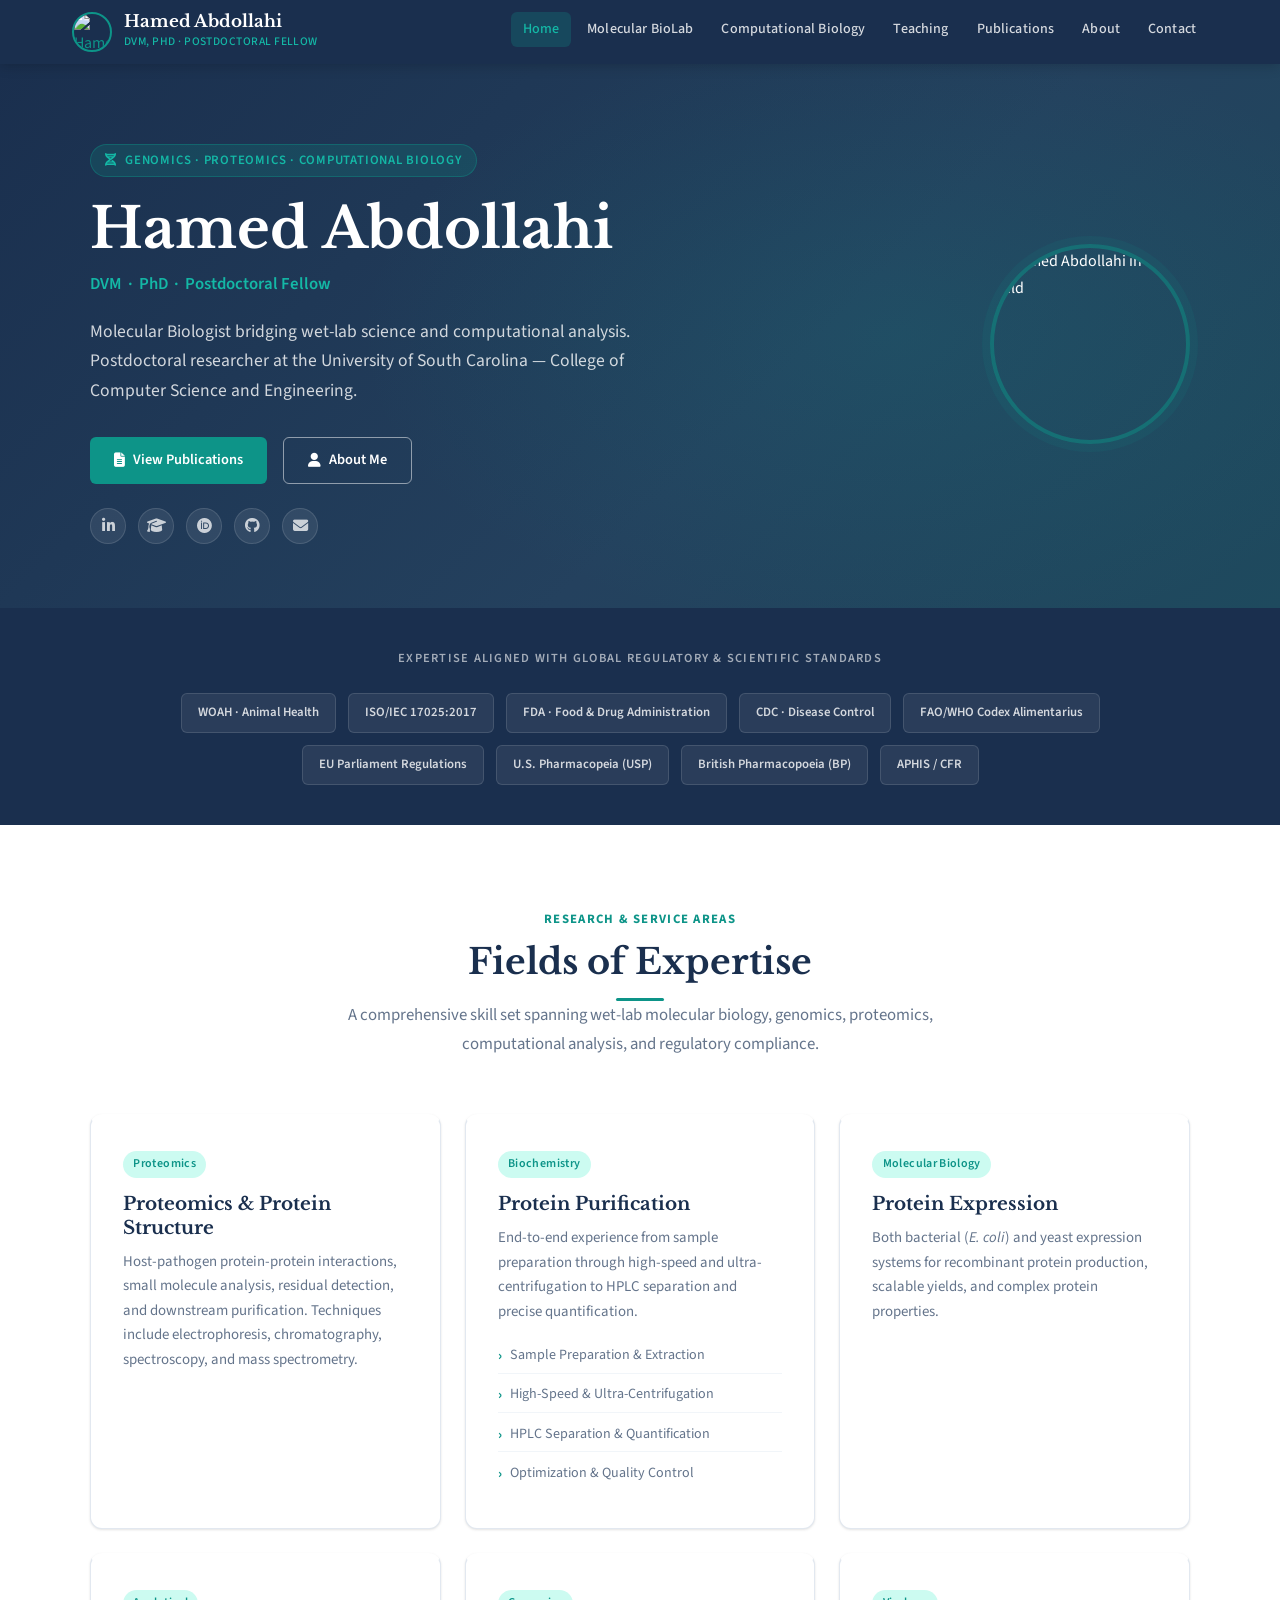
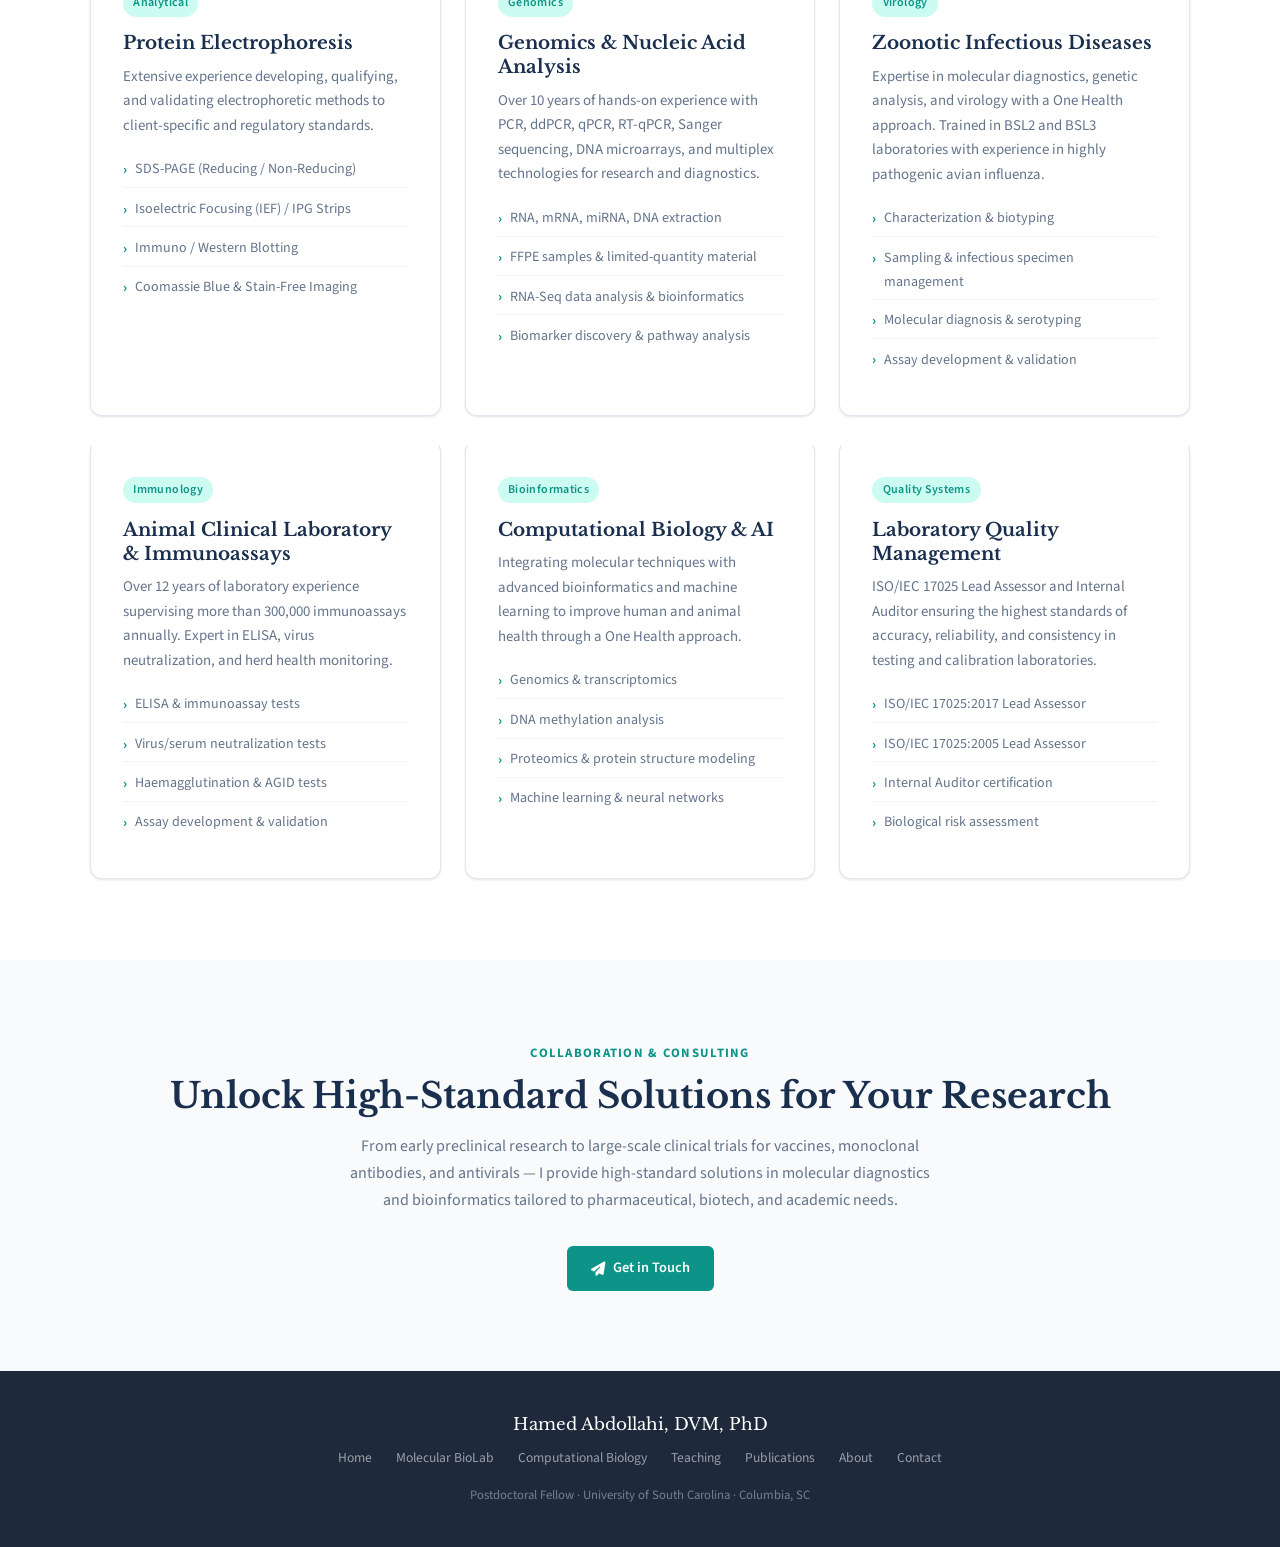
==== index.html @ 6c8e3fd8 "Add files via upload" ====
<!DOCTYPE html>
<html lang="en">
<head>
  <meta charset="UTF-8" />
  <meta name="viewport" content="width=device-width, initial-scale=1.0" />
  <title>Hamed Abdollahi | Molecular Biologist & Genomics Postdoctoral Fellow</title>
  <meta name="description" content="Personal academic website of Hamed Abdollahi, DVM, PhD — Molecular Biologist and Genomics Postdoctoral Fellow at the University of South Carolina." />
  <link rel="stylesheet" href="styles.css" />
  <link rel="stylesheet" href="https://cdnjs.cloudflare.com/ajax/libs/font-awesome/6.5.0/css/all.min.css" />
</head>
<body>

<!-- ── NAVIGATION ──────────────────────────── -->
<nav class="site-nav">
  <div class="nav-inner">
    <a href="index.html" class="nav-brand">
      <img src="images/logo.png" alt="Hamed Abdollahi" />
      <div>
        <div class="nav-brand-name">Hamed Abdollahi</div>
        <div class="nav-brand-title">DVM, PhD · Postdoctoral Fellow</div>
      </div>
    </a>
    <button class="nav-toggle" aria-label="Toggle menu" onclick="this.closest('nav').querySelector('.nav-links').classList.toggle('open')">
      <span></span><span></span><span></span>
    </button>
    <ul class="nav-links">
      <li><a href="index.html" class="active">Home</a></li>
      <li><a href="biolab.html">Molecular BioLab</a></li>
      <li><a href="computational.html">Computational Biology</a></li>
      <li><a href="teaching.html">Teaching</a></li>
      <li><a href="publications.html">Publications</a></li>
      <li><a href="about.html">About</a></li>
      <li><a href="contact.html">Contact</a></li>
    </ul>
  </div>
</nav>

<!-- ── HERO ────────────────────────────────── -->
<section class="hero">
  <div class="hero-inner">
    <div>
      <div class="hero-badge">
        <i class="fa-solid fa-dna"></i>
        Genomics · Proteomics · Computational Biology
      </div>
      <h1 class="hero-name">Hamed Abdollahi</h1>
      <p class="hero-degrees">DVM &nbsp;·&nbsp; PhD &nbsp;·&nbsp; Postdoctoral Fellow</p>
      <p class="hero-tagline">
        Molecular Biologist bridging wet-lab science and computational analysis.
        Postdoctoral researcher at the University of South Carolina — College of
        Computer Science and Engineering.
      </p>
      <div class="hero-actions">
        <a href="publications.html" class="btn btn-primary">
          <i class="fa-solid fa-file-lines"></i> View Publications
        </a>
        <a href="about.html" class="btn btn-outline">
          <i class="fa-solid fa-user"></i> About Me
        </a>
      </div>
      <div class="hero-socials">
        <a href="https://www.linkedin.com/in/hamed-abdollahi-15117079" class="social-link" target="_blank" aria-label="LinkedIn">
          <i class="fa-brands fa-linkedin-in"></i>
        </a>
        <a href="https://scholar.google.com/citations?user=lXf0_H0AAAAJ&hl=en" class="social-link" target="_blank" aria-label="Google Scholar">
          <i class="fa-solid fa-graduation-cap"></i>
        </a>
        <a href="https://orcid.org/0000-0002-2202-2193" class="social-link" target="_blank" aria-label="ORCID">
          <i class="fa-brands fa-orcid"></i>
        </a>
        <a href="https://github.com/HProVax" class="social-link" target="_blank" aria-label="GitHub">
          <i class="fa-brands fa-github"></i>
        </a>
        <a href="mailto:HA25@mailbox.sc.edu" class="social-link" aria-label="Email">
          <i class="fa-solid fa-envelope"></i>
        </a>
      </div>
    </div>
    <img src="images/itsme.jpeg" alt="Hamed Abdollahi in the field" class="hero-photo" />
  </div>
</section>

<!-- ── STANDARDS STRIP ─────────────────────── -->
<div class="standards-strip">
  <div class="standards-inner">
    <p class="standards-title">Expertise aligned with global regulatory &amp; scientific standards</p>
    <div class="standards-grid">
      <span class="standard-badge">WOAH · Animal Health</span>
      <span class="standard-badge">ISO/IEC 17025:2017</span>
      <span class="standard-badge">FDA · Food &amp; Drug Administration</span>
      <span class="standard-badge">CDC · Disease Control</span>
      <span class="standard-badge">FAO/WHO Codex Alimentarius</span>
      <span class="standard-badge">EU Parliament Regulations</span>
      <span class="standard-badge">U.S. Pharmacopeia (USP)</span>
      <span class="standard-badge">British Pharmacopoeia (BP)</span>
      <span class="standard-badge">APHIS / CFR</span>
    </div>
  </div>
</div>

<!-- ── FIELDS OF EXPERTISE ─────────────────── -->
<section class="section">
  <div class="container">
    <div class="section-header">
      <span class="section-label">Research &amp; Service Areas</span>
      <h2 class="section-title">Fields of Expertise</h2>
      <div class="divider"></div>
      <p class="section-desc">
        A comprehensive skill set spanning wet-lab molecular biology, genomics, proteomics,
        computational analysis, and regulatory compliance.
      </p>
    </div>

    <div class="card-grid card-grid-3">

      <div class="expertise-card">
        <div class="expertise-tag">Proteomics</div>
        <h3>Proteomics &amp; Protein Structure</h3>
        <p class="card-text">
          Host-pathogen protein-protein interactions, small molecule analysis, residual detection,
          and downstream purification. Techniques include electrophoresis, chromatography,
          spectroscopy, and mass spectrometry.
        </p>
      </div>

      <div class="expertise-card">
        <div class="expertise-tag">Biochemistry</div>
        <h3>Protein Purification</h3>
        <p class="card-text">
          End-to-end experience from sample preparation through high-speed and
          ultra-centrifugation to HPLC separation and precise quantification.
        </p>
        <ul class="card-list">
          <li>Sample Preparation &amp; Extraction</li>
          <li>High-Speed &amp; Ultra-Centrifugation</li>
          <li>HPLC Separation &amp; Quantification</li>
          <li>Optimization &amp; Quality Control</li>
        </ul>
      </div>

      <div class="expertise-card">
        <div class="expertise-tag">Molecular Biology</div>
        <h3>Protein Expression</h3>
        <p class="card-text">
          Both bacterial (<em>E. coli</em>) and yeast expression systems for recombinant protein
          production, scalable yields, and complex protein properties.
        </p>
      </div>

      <div class="expertise-card">
        <div class="expertise-tag">Analytical</div>
        <h3>Protein Electrophoresis</h3>
        <p class="card-text">
          Extensive experience developing, qualifying, and validating electrophoretic methods
          to client-specific and regulatory standards.
        </p>
        <ul class="card-list">
          <li>SDS-PAGE (Reducing / Non-Reducing)</li>
          <li>Isoelectric Focusing (IEF) / IPG Strips</li>
          <li>Immuno / Western Blotting</li>
          <li>Coomassie Blue &amp; Stain-Free Imaging</li>
        </ul>
      </div>

      <div class="expertise-card">
        <div class="expertise-tag">Genomics</div>
        <h3>Genomics &amp; Nucleic Acid Analysis</h3>
        <p class="card-text">
          Over 10 years of hands-on experience with PCR, ddPCR, qPCR, RT-qPCR, Sanger
          sequencing, DNA microarrays, and multiplex technologies for research and diagnostics.
        </p>
        <ul class="card-list">
          <li>RNA, mRNA, miRNA, DNA extraction</li>
          <li>FFPE samples &amp; limited-quantity material</li>
          <li>RNA-Seq data analysis &amp; bioinformatics</li>
          <li>Biomarker discovery &amp; pathway analysis</li>
        </ul>
      </div>

      <div class="expertise-card">
        <div class="expertise-tag">Virology</div>
        <h3>Zoonotic Infectious Diseases</h3>
        <p class="card-text">
          Expertise in molecular diagnostics, genetic analysis, and virology with a One Health
          approach. Trained in BSL2 and BSL3 laboratories with experience in highly pathogenic
          avian influenza.
        </p>
        <ul class="card-list">
          <li>Characterization &amp; biotyping</li>
          <li>Sampling &amp; infectious specimen management</li>
          <li>Molecular diagnosis &amp; serotyping</li>
          <li>Assay development &amp; validation</li>
        </ul>
      </div>

      <div class="expertise-card">
        <div class="expertise-tag">Immunology</div>
        <h3>Animal Clinical Laboratory &amp; Immunoassays</h3>
        <p class="card-text">
          Over 12 years of laboratory experience supervising more than 300,000 immunoassays
          annually. Expert in ELISA, virus neutralization, and herd health monitoring.
        </p>
        <ul class="card-list">
          <li>ELISA &amp; immunoassay tests</li>
          <li>Virus/serum neutralization tests</li>
          <li>Haemagglutination &amp; AGID tests</li>
          <li>Assay development &amp; validation</li>
        </ul>
      </div>

      <div class="expertise-card">
        <div class="expertise-tag">Bioinformatics</div>
        <h3>Computational Biology &amp; AI</h3>
        <p class="card-text">
          Integrating molecular techniques with advanced bioinformatics and machine learning
          to improve human and animal health through a One Health approach.
        </p>
        <ul class="card-list">
          <li>Genomics &amp; transcriptomics</li>
          <li>DNA methylation analysis</li>
          <li>Proteomics &amp; protein structure modeling</li>
          <li>Machine learning &amp; neural networks</li>
        </ul>
      </div>

      <div class="expertise-card">
        <div class="expertise-tag">Quality Systems</div>
        <h3>Laboratory Quality Management</h3>
        <p class="card-text">
          ISO/IEC 17025 Lead Assessor and Internal Auditor ensuring the highest standards of
          accuracy, reliability, and consistency in testing and calibration laboratories.
        </p>
        <ul class="card-list">
          <li>ISO/IEC 17025:2017 Lead Assessor</li>
          <li>ISO/IEC 17025:2005 Lead Assessor</li>
          <li>Internal Auditor certification</li>
          <li>Biological risk assessment</li>
        </ul>
      </div>

    </div>
  </div>
</section>

<!-- ── CTA STRIP ────────────────────────────── -->
<section class="section section-alt">
  <div class="container" style="text-align:center;">
    <span class="section-label">Collaboration &amp; Consulting</span>
    <h2 class="section-title" style="margin-bottom:.8rem;">Unlock High-Standard Solutions for Your Research</h2>
    <p style="color:var(--text-muted);max-width:580px;margin:0 auto 2rem;">
      From early preclinical research to large-scale clinical trials for vaccines, monoclonal
      antibodies, and antivirals — I provide high-standard solutions in molecular diagnostics
      and bioinformatics tailored to pharmaceutical, biotech, and academic needs.
    </p>
    <a href="contact.html" class="btn btn-primary">
      <i class="fa-solid fa-paper-plane"></i> Get in Touch
    </a>
  </div>
</section>

<!-- ── FOOTER ───────────────────────────────── -->
<footer class="site-footer">
  <div class="footer-inner">
    <p class="footer-name">Hamed Abdollahi, DVM, PhD</p>
    <div class="footer-links">
      <a href="index.html">Home</a>
      <a href="biolab.html">Molecular BioLab</a>
      <a href="computational.html">Computational Biology</a>
      <a href="teaching.html">Teaching</a>
      <a href="publications.html">Publications</a>
      <a href="about.html">About</a>
      <a href="contact.html">Contact</a>
    </div>
    <p class="footer-copy">
      Postdoctoral Fellow · University of South Carolina · Columbia, SC
    </p>
  </div>
</footer>

</body>
</html>
---- styles.css ----
/* ============================================
   HAMED ABDOLLAHI - PERSONAL ACADEMIC WEBSITE
   Unified stylesheet — single source of truth
   ============================================ */

@import url('https://fonts.googleapis.com/css2?family=Libre+Baskerville:ital,wght@0,400;0,700;1,400&family=Source+Sans+3:wght@300;400;500;600;700&display=swap');

/* ─── CSS VARIABLES ─────────────────────────── */
:root {
  --navy:       #1a2f4e;
  --navy-light: #24415e;
  --teal:       #0d9488;
  --teal-light: #14b8a6;
  --teal-pale:  #ccfbf1;
  --white:      #ffffff;
  --off-white:  #f8fafc;
  --gray-100:   #f1f5f9;
  --gray-200:   #e2e8f0;
  --gray-400:   #94a3b8;
  --gray-600:   #475569;
  --gray-800:   #1e293b;
  --text:       #1e293b;
  --text-muted: #64748b;
  --border:     #e2e8f0;

  --font-serif: 'Libre Baskerville', Georgia, serif;
  --font-sans:  'Source Sans 3', system-ui, sans-serif;

  --shadow-sm:  0 1px 3px rgba(0,0,0,.08), 0 1px 2px rgba(0,0,0,.04);
  --shadow-md:  0 4px 12px rgba(0,0,0,.08), 0 2px 6px rgba(0,0,0,.04);
  --shadow-lg:  0 10px 30px rgba(0,0,0,.10), 0 4px 12px rgba(0,0,0,.06);

  --radius-sm:  6px;
  --radius-md:  12px;
  --radius-lg:  20px;

  --transition: 0.2s ease;
}

/* ─── RESET & BASE ──────────────────────────── */
*, *::before, *::after { box-sizing: border-box; margin: 0; padding: 0; }

html { scroll-behavior: smooth; font-size: 16px; }

body {
  font-family: var(--font-sans);
  color: var(--text);
  background: var(--white);
  line-height: 1.7;
  -webkit-font-smoothing: antialiased;
}

img { max-width: 100%; height: auto; display: block; }
a  { color: var(--teal); text-decoration: none; transition: color var(--transition); }
a:hover { color: var(--teal-light); }

/* ─── TYPOGRAPHY ────────────────────────────── */
h1, h2, h3, h4, h5 {
  font-family: var(--font-serif);
  font-weight: 700;
  line-height: 1.3;
  color: var(--navy);
}

h1 { font-size: clamp(2rem, 4vw, 3rem); }
h2 { font-size: clamp(1.5rem, 3vw, 2.2rem); }
h3 { font-size: clamp(1.2rem, 2vw, 1.6rem); }
h4 { font-size: 1.2rem; }
h5 { font-size: 1rem; }

p { margin-bottom: 1rem; }
p:last-child { margin-bottom: 0; }

ul, ol { padding-left: 1.4rem; }
li { margin-bottom: .35rem; }

/* ─── NAVIGATION ────────────────────────────── */
.site-nav {
  position: sticky;
  top: 0;
  z-index: 1000;
  background: var(--navy);
  box-shadow: 0 2px 12px rgba(0,0,0,.18);
}

.nav-inner {
  max-width: 1200px;
  margin: 0 auto;
  padding: 0 2rem;
  display: flex;
  align-items: center;
  justify-content: space-between;
  height: 64px;
}

.nav-brand {
  display: flex;
  align-items: center;
  gap: .75rem;
  text-decoration: none;
}

.nav-brand img {
  height: 40px;
  width: 40px;
  border-radius: 50%;
  object-fit: cover;
  border: 2px solid var(--teal);
}

.nav-brand-name {
  font-family: var(--font-serif);
  color: var(--white);
  font-size: 1.05rem;
  font-weight: 700;
  line-height: 1.2;
}

.nav-brand-title {
  color: var(--teal-light);
  font-size: .72rem;
  font-family: var(--font-sans);
  font-weight: 500;
  letter-spacing: .04em;
  text-transform: uppercase;
}

.nav-links {
  display: flex;
  align-items: center;
  gap: .25rem;
  list-style: none;
  padding: 0;
  margin: 0;
}

.nav-links a {
  color: rgba(255,255,255,.82);
  font-size: .88rem;
  font-weight: 500;
  padding: .45rem .75rem;
  border-radius: var(--radius-sm);
  transition: all var(--transition);
  white-space: nowrap;
  letter-spacing: .01em;
}

.nav-links a:hover,
.nav-links a.active {
  color: var(--white);
  background: rgba(13,148,136,.25);
}

.nav-links a.active {
  color: var(--teal-light);
}

/* hamburger */
.nav-toggle {
  display: none;
  background: none;
  border: none;
  cursor: pointer;
  padding: .5rem;
  color: var(--white);
}

.nav-toggle span {
  display: block;
  width: 22px;
  height: 2px;
  background: currentColor;
  margin: 5px 0;
  transition: all var(--transition);
}

/* ─── HERO ──────────────────────────────────── */
.hero {
  background: linear-gradient(135deg, var(--navy) 0%, var(--navy-light) 60%, #1e4a5e 100%);
  color: var(--white);
  padding: 5rem 2rem 4rem;
  position: relative;
  overflow: hidden;
}

.hero::before {
  content: '';
  position: absolute;
  inset: 0;
  background: radial-gradient(ellipse 60% 80% at 70% 50%, rgba(13,148,136,.15) 0%, transparent 70%);
  pointer-events: none;
}

.hero-inner {
  max-width: 1100px;
  margin: 0 auto;
  display: grid;
  grid-template-columns: 1fr auto;
  align-items: center;
  gap: 3rem;
  position: relative;
}

.hero-badge {
  display: inline-flex;
  align-items: center;
  gap: .5rem;
  background: rgba(13,148,136,.2);
  border: 1px solid rgba(13,148,136,.4);
  color: var(--teal-light);
  font-size: .8rem;
  font-weight: 600;
  letter-spacing: .06em;
  text-transform: uppercase;
  padding: .3rem .9rem;
  border-radius: 100px;
  margin-bottom: 1.25rem;
}

.hero-name {
  font-family: var(--font-serif);
  font-size: clamp(2.2rem, 5vw, 3.5rem);
  color: var(--white);
  line-height: 1.15;
  margin-bottom: .5rem;
}

.hero-degrees {
  color: var(--teal-light);
  font-weight: 600;
  font-size: 1.05rem;
  margin-bottom: 1.2rem;
  font-family: var(--font-sans);
}

.hero-tagline {
  font-size: 1.1rem;
  color: rgba(255,255,255,.8);
  max-width: 560px;
  line-height: 1.65;
  margin-bottom: 2rem;
}

.hero-actions {
  display: flex;
  gap: 1rem;
  flex-wrap: wrap;
}

.btn {
  display: inline-flex;
  align-items: center;
  gap: .5rem;
  padding: .65rem 1.5rem;
  border-radius: var(--radius-sm);
  font-weight: 600;
  font-size: .9rem;
  cursor: pointer;
  border: none;
  transition: all var(--transition);
  text-decoration: none;
  font-family: var(--font-sans);
}

.btn-primary {
  background: var(--teal);
  color: var(--white);
}
.btn-primary:hover {
  background: var(--teal-light);
  color: var(--white);
  transform: translateY(-1px);
  box-shadow: 0 4px 12px rgba(13,148,136,.4);
}

.btn-outline {
  background: transparent;
  color: var(--white);
  border: 1.5px solid rgba(255,255,255,.5);
}
.btn-outline:hover {
  border-color: var(--teal-light);
  color: var(--teal-light);
}

.hero-photo {
  width: 200px;
  height: 200px;
  border-radius: 50%;
  object-fit: cover;
  border: 4px solid rgba(13,148,136,.5);
  box-shadow: 0 0 0 8px rgba(13,148,136,.1);
  flex-shrink: 0;
}

.hero-socials {
  display: flex;
  gap: .75rem;
  margin-top: 1.5rem;
}

.social-link {
  display: flex;
  align-items: center;
  justify-content: center;
  width: 36px;
  height: 36px;
  border-radius: 50%;
  background: rgba(255,255,255,.08);
  color: rgba(255,255,255,.75);
  font-size: .95rem;
  transition: all var(--transition);
  border: 1px solid rgba(255,255,255,.12);
}
.social-link:hover {
  background: var(--teal);
  color: var(--white);
  border-color: var(--teal);
}

/* ─── SECTION WRAPPER ───────────────────────── */
.section {
  padding: 5rem 2rem;
}

.section-alt {
  background: var(--off-white);
}

.container {
  max-width: 1100px;
  margin: 0 auto;
}

.section-header {
  text-align: center;
  margin-bottom: 3.5rem;
}

.section-label {
  display: inline-block;
  color: var(--teal);
  font-size: .8rem;
  font-weight: 700;
  letter-spacing: .1em;
  text-transform: uppercase;
  margin-bottom: .6rem;
}

.section-title {
  font-size: clamp(1.6rem, 3vw, 2.2rem);
  color: var(--navy);
  margin-bottom: .8rem;
}

.section-desc {
  color: var(--text-muted);
  font-size: 1.05rem;
  max-width: 640px;
  margin: 0 auto;
}

/* divider accent */
.divider {
  width: 48px;
  height: 3px;
  background: var(--teal);
  border-radius: 2px;
  margin: .75rem auto 0;
}

/* ─── CARDS ─────────────────────────────────── */
.card-grid {
  display: grid;
  gap: 1.5rem;
}

.card-grid-2 { grid-template-columns: repeat(auto-fit, minmax(300px, 1fr)); }
.card-grid-3 { grid-template-columns: repeat(auto-fit, minmax(260px, 1fr)); }
.card-grid-4 { grid-template-columns: repeat(auto-fit, minmax(220px, 1fr)); }

.card {
  background: var(--white);
  border: 1px solid var(--border);
  border-radius: var(--radius-md);
  padding: 1.75rem;
  box-shadow: var(--shadow-sm);
  transition: box-shadow var(--transition), transform var(--transition), border-color var(--transition);
}

.card:hover {
  box-shadow: var(--shadow-md);
  transform: translateY(-3px);
  border-color: var(--teal-pale);
}

.card-icon {
  width: 48px;
  height: 48px;
  border-radius: var(--radius-sm);
  background: var(--teal-pale);
  color: var(--teal);
  display: flex;
  align-items: center;
  justify-content: center;
  font-size: 1.3rem;
  margin-bottom: 1rem;
}

.card-title {
  font-family: var(--font-serif);
  font-size: 1.1rem;
  color: var(--navy);
  margin-bottom: .5rem;
}

.card-text {
  color: var(--text-muted);
  font-size: .93rem;
  line-height: 1.65;
}

.card-list {
  list-style: none;
  padding: 0;
  margin-top: .75rem;
}

.card-list li {
  font-size: .88rem;
  color: var(--text-muted);
  padding: .25rem 0;
  border-bottom: 1px solid var(--gray-100);
  display: flex;
  align-items: flex-start;
  gap: .5rem;
}

.card-list li:last-child { border-bottom: none; }

.card-list li::before {
  content: '›';
  color: var(--teal);
  font-weight: 700;
  flex-shrink: 0;
  margin-top: .05rem;
}

/* ─── STANDARDS STRIP ───────────────────────── */
.standards-strip {
  background: var(--navy);
  padding: 2.5rem 2rem;
}

.standards-inner {
  max-width: 1100px;
  margin: 0 auto;
}

.standards-title {
  text-align: center;
  color: rgba(255,255,255,.6);
  font-size: .78rem;
  font-weight: 600;
  letter-spacing: .1em;
  text-transform: uppercase;
  margin-bottom: 1.5rem;
}

.standards-grid {
  display: flex;
  flex-wrap: wrap;
  gap: .75rem;
  justify-content: center;
}

.standard-badge {
  background: rgba(255,255,255,.07);
  border: 1px solid rgba(255,255,255,.12);
  border-radius: var(--radius-sm);
  padding: .5rem 1rem;
  color: rgba(255,255,255,.8);
  font-size: .8rem;
  font-weight: 600;
  white-space: nowrap;
  transition: all var(--transition);
}

.standard-badge:hover {
  background: rgba(13,148,136,.2);
  border-color: rgba(13,148,136,.4);
  color: var(--teal-light);
}

/* ─── EXPERTISE SECTION ─────────────────────── */
.expertise-card {
  background: var(--white);
  border: 1px solid var(--border);
  border-radius: var(--radius-md);
  padding: 2rem;
  box-shadow: var(--shadow-sm);
  transition: all var(--transition);
  border-top: 3px solid transparent;
}

.expertise-card:hover {
  border-top-color: var(--teal);
  box-shadow: var(--shadow-md);
  transform: translateY(-4px);
}

.expertise-card h3 {
  font-size: 1.15rem;
  margin-bottom: .6rem;
}

.expertise-tag {
  display: inline-flex;
  background: var(--teal-pale);
  color: var(--teal);
  font-size: .75rem;
  font-weight: 600;
  padding: .2rem .65rem;
  border-radius: 100px;
  margin-bottom: .9rem;
  letter-spacing: .03em;
}

/* ─── PUBLICATION CARDS ─────────────────────── */
.pub-card {
  background: var(--white);
  border: 1px solid var(--border);
  border-left: 4px solid var(--teal);
  border-radius: 0 var(--radius-md) var(--radius-md) 0;
  padding: 1.75rem 2rem;
  margin-bottom: 1.5rem;
  box-shadow: var(--shadow-sm);
  transition: all var(--transition);
}

.pub-card:hover {
  box-shadow: var(--shadow-md);
  border-left-color: var(--navy);
}

.pub-venue {
  display: inline-flex;
  align-items: center;
  background: var(--teal-pale);
  color: var(--teal);
  font-size: .75rem;
  font-weight: 700;
  letter-spacing: .04em;
  text-transform: uppercase;
  padding: .25rem .75rem;
  border-radius: 100px;
  margin-bottom: .8rem;
}

.pub-title {
  font-family: var(--font-serif);
  font-size: 1.05rem;
  color: var(--navy);
  line-height: 1.45;
  margin-bottom: .5rem;
}

.pub-authors {
  font-size: .88rem;
  color: var(--text-muted);
  margin-bottom: .9rem;
  line-height: 1.5;
}

.pub-authors strong {
  color: var(--navy);
  font-weight: 600;
}

.pub-abstract {
  font-size: .88rem;
  color: var(--gray-600);
  line-height: 1.65;
  margin-bottom: 1rem;
  padding: 1rem;
  background: var(--off-white);
  border-radius: var(--radius-sm);
  border-left: 2px solid var(--gray-200);
}

.pub-links {
  display: flex;
  gap: .75rem;
  flex-wrap: wrap;
}

.pub-link {
  display: inline-flex;
  align-items: center;
  gap: .4rem;
  font-size: .8rem;
  font-weight: 600;
  color: var(--teal);
  border: 1.5px solid var(--teal);
  padding: .3rem .85rem;
  border-radius: 100px;
  transition: all var(--transition);
}

.pub-link:hover {
  background: var(--teal);
  color: var(--white);
}

/* ─── INSTRUMENT / SERVICE CARDS ────────────── */
.instrument-card {
  display: flex;
  gap: 1.25rem;
  align-items: flex-start;
  background: var(--white);
  border: 1px solid var(--border);
  border-radius: var(--radius-md);
  padding: 1.5rem;
  box-shadow: var(--shadow-sm);
  transition: all var(--transition);
}

.instrument-card:hover {
  box-shadow: var(--shadow-md);
  border-color: var(--teal-pale);
}

.instrument-icon {
  width: 44px;
  height: 44px;
  border-radius: var(--radius-sm);
  background: var(--teal-pale);
  color: var(--teal);
  display: flex;
  align-items: center;
  justify-content: center;
  font-size: 1.2rem;
  flex-shrink: 0;
}

.instrument-name {
  font-family: var(--font-serif);
  font-size: 1rem;
  color: var(--navy);
  margin-bottom: .3rem;
}

.instrument-desc {
  font-size: .88rem;
  color: var(--text-muted);
  line-height: 1.55;
  margin: 0;
}

/* ─── TEACHING CARDS ────────────────────────── */
.course-card {
  background: var(--white);
  border: 1px solid var(--border);
  border-radius: var(--radius-md);
  overflow: hidden;
  box-shadow: var(--shadow-sm);
  margin-bottom: 2rem;
}

.course-header {
  background: var(--navy);
  padding: 1.5rem 2rem;
  display: flex;
  justify-content: space-between;
  align-items: flex-start;
  gap: 1rem;
  flex-wrap: wrap;
}

.course-code {
  font-size: .8rem;
  font-weight: 700;
  color: var(--teal-light);
  letter-spacing: .08em;
  text-transform: uppercase;
  margin-bottom: .3rem;
}

.course-title {
  color: var(--white);
  font-family: var(--font-serif);
  font-size: 1.15rem;
  margin: 0;
}

.course-meta {
  display: flex;
  flex-direction: column;
  align-items: flex-end;
  gap: .3rem;
}

.course-badge {
  background: rgba(13,148,136,.2);
  color: var(--teal-light);
  font-size: .75rem;
  font-weight: 600;
  padding: .25rem .75rem;
  border-radius: 100px;
  border: 1px solid rgba(13,148,136,.3);
  white-space: nowrap;
}

.course-body {
  padding: 2rem;
}

.course-info-row {
  display: flex;
  gap: 1.5rem;
  flex-wrap: wrap;
  margin-bottom: 1.25rem;
}

.course-info-item {
  display: flex;
  align-items: center;
  gap: .4rem;
  font-size: .85rem;
  color: var(--text-muted);
}

.course-info-item i {
  color: var(--teal);
}

.course-desc {
  color: var(--text-muted);
  font-size: .93rem;
  line-height: 1.7;
  margin-bottom: 1.25rem;
}

.topic-list {
  list-style: none;
  padding: 0;
  display: grid;
  grid-template-columns: repeat(auto-fit, minmax(240px, 1fr));
  gap: .4rem .75rem;
}

.topic-list li {
  font-size: .85rem;
  color: var(--gray-600);
  display: flex;
  align-items: center;
  gap: .5rem;
  margin: 0;
}

.topic-list li::before {
  content: '';
  width: 6px;
  height: 6px;
  background: var(--teal);
  border-radius: 50%;
  flex-shrink: 0;
}

/* ─── ABOUT PAGE ────────────────────────────── */
.about-layout {
  display: grid;
  grid-template-columns: 1fr 2fr;
  gap: 3.5rem;
  align-items: start;
}

.about-sidebar {
  position: sticky;
  top: 80px;
}

.about-photo {
  width: 100%;
  border-radius: var(--radius-lg);
  aspect-ratio: 3/4;
  object-fit: cover;
  box-shadow: var(--shadow-lg);
  margin-bottom: 1.5rem;
}

.about-contact-card {
  background: var(--off-white);
  border: 1px solid var(--border);
  border-radius: var(--radius-md);
  padding: 1.25rem;
}

.contact-item {
  display: flex;
  align-items: center;
  gap: .7rem;
  padding: .5rem 0;
  border-bottom: 1px solid var(--border);
  font-size: .88rem;
  color: var(--text-muted);
}

.contact-item:last-child { border-bottom: none; }

.contact-item i {
  color: var(--teal);
  width: 16px;
  text-align: center;
  flex-shrink: 0;
}

.contact-item a {
  color: var(--text-muted);
}

.contact-item a:hover { color: var(--teal); }

/* ─── SKILLS / TAGS ─────────────────────────── */
.tag-group {
  margin-bottom: 1.5rem;
}

.tag-group-label {
  font-size: .8rem;
  font-weight: 700;
  letter-spacing: .08em;
  text-transform: uppercase;
  color: var(--navy);
  margin-bottom: .6rem;
}

.tags {
  display: flex;
  flex-wrap: wrap;
  gap: .4rem;
}

.tag {
  background: var(--gray-100);
  color: var(--gray-600);
  font-size: .8rem;
  font-weight: 500;
  padding: .25rem .7rem;
  border-radius: 100px;
  border: 1px solid var(--gray-200);
}

.tag-teal {
  background: var(--teal-pale);
  color: var(--teal);
  border-color: rgba(13,148,136,.2);
}

/* ─── CONTACT FORM ──────────────────────────── */
.contact-grid {
  display: grid;
  grid-template-columns: 1fr 1fr;
  gap: 3rem;
  align-items: start;
}

.form-group {
  margin-bottom: 1.25rem;
}

.form-label {
  display: block;
  font-size: .88rem;
  font-weight: 600;
  color: var(--navy);
  margin-bottom: .45rem;
}

.form-control {
  width: 100%;
  padding: .65rem 1rem;
  border: 1.5px solid var(--border);
  border-radius: var(--radius-sm);
  font-family: var(--font-sans);
  font-size: .93rem;
  color: var(--text);
  background: var(--white);
  transition: border-color var(--transition), box-shadow var(--transition);
  outline: none;
}

.form-control:focus {
  border-color: var(--teal);
  box-shadow: 0 0 0 3px rgba(13,148,136,.12);
}

textarea.form-control {
  resize: vertical;
  min-height: 130px;
}

/* ─── FOOTER ────────────────────────────────── */
.site-footer {
  background: var(--gray-800);
  color: rgba(255,255,255,.65);
  padding: 2.5rem 2rem;
  text-align: center;
}

.footer-inner {
  max-width: 1100px;
  margin: 0 auto;
}

.footer-name {
  color: var(--white);
  font-family: var(--font-serif);
  font-size: 1.05rem;
  margin-bottom: .4rem;
}

.footer-links {
  display: flex;
  justify-content: center;
  gap: 1.5rem;
  flex-wrap: wrap;
  margin-bottom: 1rem;
}

.footer-links a {
  color: rgba(255,255,255,.55);
  font-size: .85rem;
  transition: color var(--transition);
}

.footer-links a:hover { color: var(--teal-light); }

.footer-copy {
  font-size: .8rem;
  color: rgba(255,255,255,.4);
}

/* ─── PAGE BANNER ───────────────────────────── */
.page-banner {
  background: linear-gradient(135deg, var(--navy) 0%, var(--navy-light) 100%);
  padding: 3.5rem 2rem;
  text-align: center;
  position: relative;
  overflow: hidden;
}

.page-banner::before {
  content: '';
  position: absolute;
  inset: 0;
  background: radial-gradient(ellipse 60% 80% at 50% 100%, rgba(13,148,136,.15) 0%, transparent 70%);
}

.page-banner-label {
  color: var(--teal-light);
  font-size: .78rem;
  font-weight: 700;
  letter-spacing: .12em;
  text-transform: uppercase;
  margin-bottom: .5rem;
  position: relative;
}

.page-banner-title {
  color: var(--white);
  font-size: clamp(1.8rem, 4vw, 2.6rem);
  margin-bottom: .6rem;
  position: relative;
}

.page-banner-sub {
  color: rgba(255,255,255,.65);
  font-size: 1rem;
  max-width: 600px;
  margin: 0 auto;
  position: relative;
}

/* ─── CALLOUT BOX ───────────────────────────── */
.callout {
  background: var(--teal-pale);
  border: 1px solid rgba(13,148,136,.2);
  border-left: 4px solid var(--teal);
  border-radius: var(--radius-sm);
  padding: 1.25rem 1.5rem;
  margin: 1.5rem 0;
}

.callout p { margin: 0; font-size: .93rem; color: var(--gray-800); }

/* ─── TIMELINE ──────────────────────────────── */
.timeline {
  position: relative;
  padding-left: 2rem;
}

.timeline::before {
  content: '';
  position: absolute;
  left: .5rem;
  top: 0;
  bottom: 0;
  width: 2px;
  background: var(--teal-pale);
}

.timeline-item {
  position: relative;
  margin-bottom: 2.5rem;
}

.timeline-item::before {
  content: '';
  position: absolute;
  left: -1.65rem;
  top: .35rem;
  width: 12px;
  height: 12px;
  background: var(--teal);
  border-radius: 50%;
  border: 2px solid var(--white);
  box-shadow: 0 0 0 2px var(--teal);
}

.timeline-date {
  font-size: .8rem;
  font-weight: 700;
  color: var(--teal);
  letter-spacing: .06em;
  text-transform: uppercase;
  margin-bottom: .25rem;
}

.timeline-title {
  font-size: 1.05rem;
  font-family: var(--font-serif);
  color: var(--navy);
  margin-bottom: .4rem;
}

.timeline-desc {
  font-size: .9rem;
  color: var(--text-muted);
}

/* ─── STAT CHIPS ────────────────────────────── */
.stat-chips {
  display: flex;
  gap: 1rem;
  flex-wrap: wrap;
  margin-bottom: 2rem;
}

.stat-chip {
  background: var(--off-white);
  border: 1px solid var(--border);
  border-radius: var(--radius-sm);
  padding: .75rem 1.25rem;
  text-align: center;
  min-width: 90px;
}

.stat-chip-value {
  font-family: var(--font-serif);
  font-size: 1.5rem;
  font-weight: 700;
  color: var(--navy);
  line-height: 1;
  display: block;
}

.stat-chip-label {
  font-size: .72rem;
  color: var(--text-muted);
  font-weight: 600;
  text-transform: uppercase;
  letter-spacing: .05em;
  display: block;
  margin-top: .2rem;
}

/* ─── COMPUTATIONAL PAGE ────────────────────── */
.tool-grid {
  display: flex;
  flex-wrap: wrap;
  gap: .5rem;
}

.tool-chip {
  display: flex;
  align-items: center;
  gap: .4rem;
  background: var(--white);
  border: 1px solid var(--border);
  border-radius: var(--radius-sm);
  padding: .4rem .85rem;
  font-size: .83rem;
  font-weight: 500;
  color: var(--gray-600);
  box-shadow: var(--shadow-sm);
}

.tool-chip img {
  width: 18px;
  height: 18px;
  object-fit: contain;
}

/* ─── RESPONSIVE ────────────────────────────── */
@media (max-width: 768px) {
  .nav-links { display: none; }
  .nav-links.open { display: flex; flex-direction: column; position: absolute; top: 64px; left: 0; right: 0; background: var(--navy); padding: 1rem; }
  .nav-toggle { display: block; }

  .hero-inner { grid-template-columns: 1fr; }
  .hero-photo { width: 130px; height: 130px; order: -1; }
  .hero { padding: 3rem 1.5rem 2.5rem; }

  .about-layout { grid-template-columns: 1fr; }
  .about-sidebar { position: static; }
  .about-photo { aspect-ratio: 4/3; }

  .contact-grid { grid-template-columns: 1fr; }

  .section { padding: 3.5rem 1.25rem; }
  .course-header { flex-direction: column; }
  .course-meta { align-items: flex-start; }
}

@media (max-width: 480px) {
  .stat-chips { gap: .6rem; }
  .stat-chip { min-width: 75px; padding: .6rem 1rem; }
  .stat-chip-value { font-size: 1.25rem; }
}
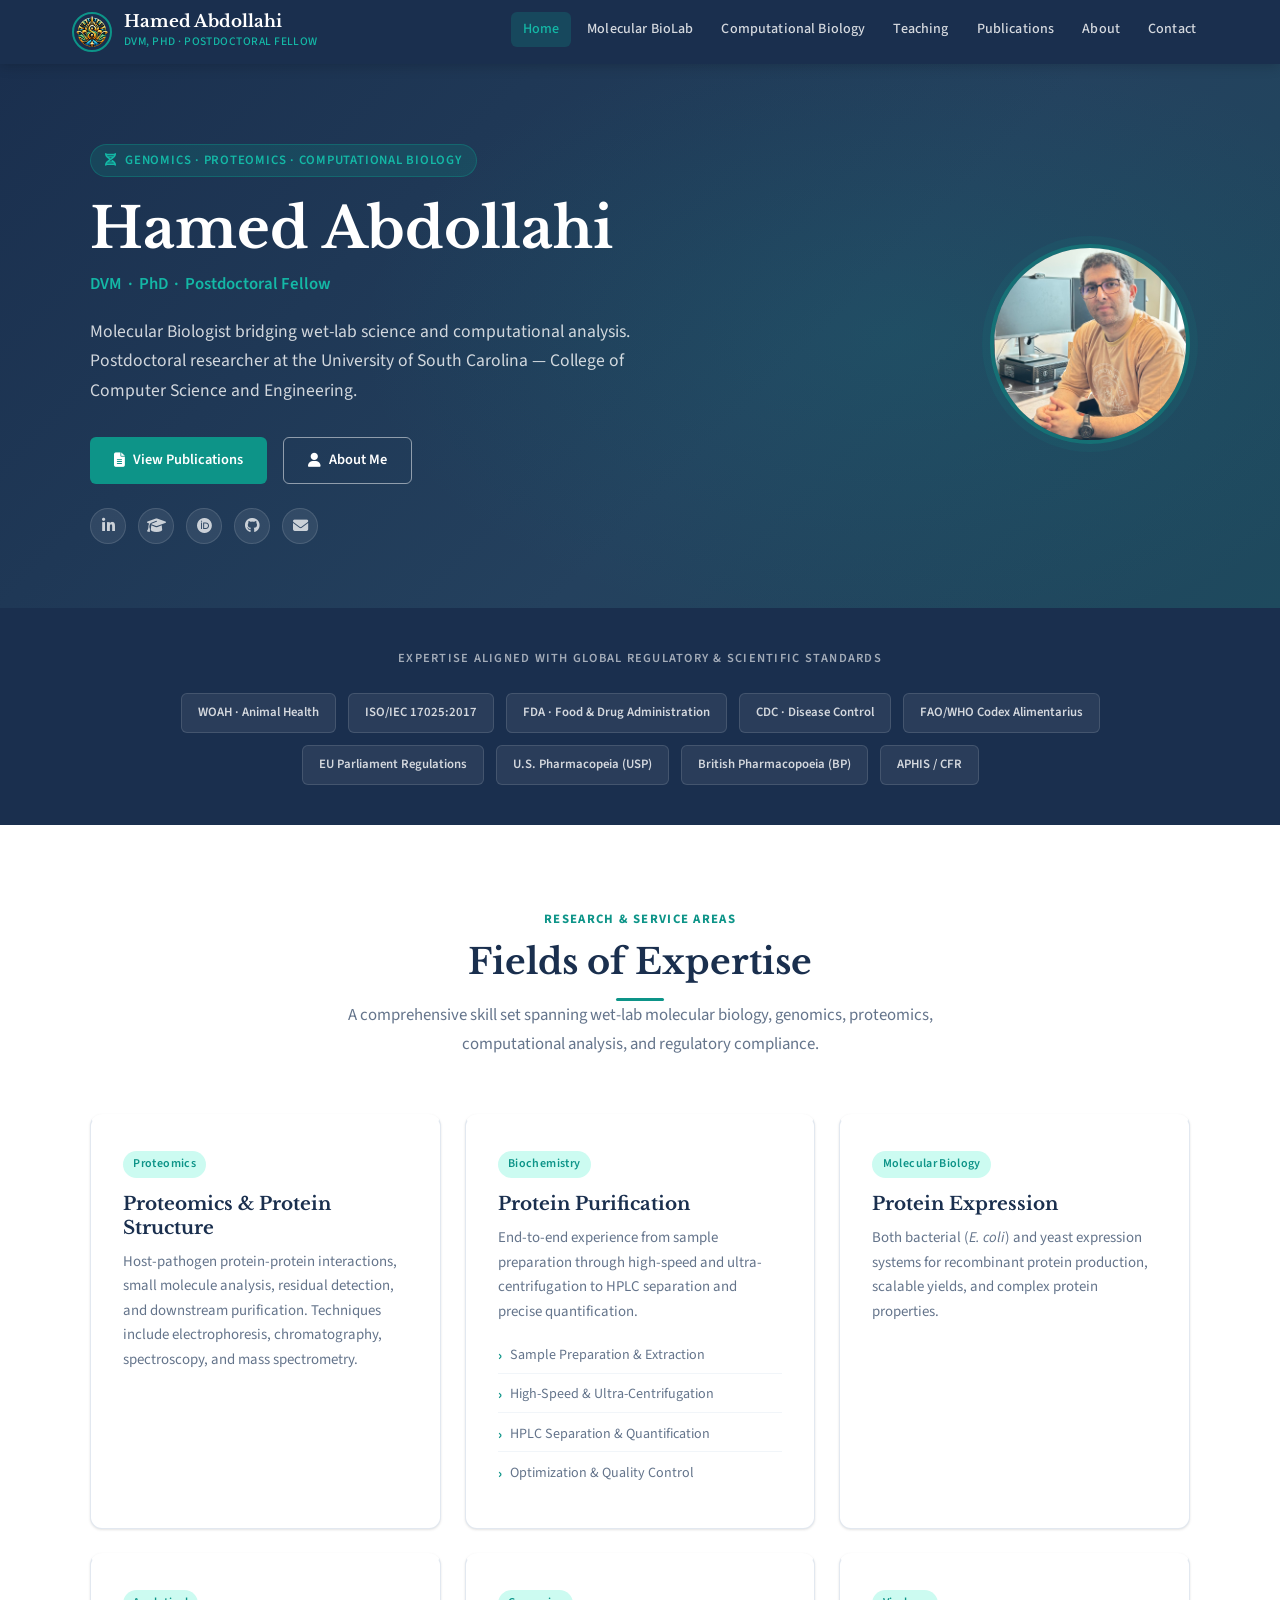
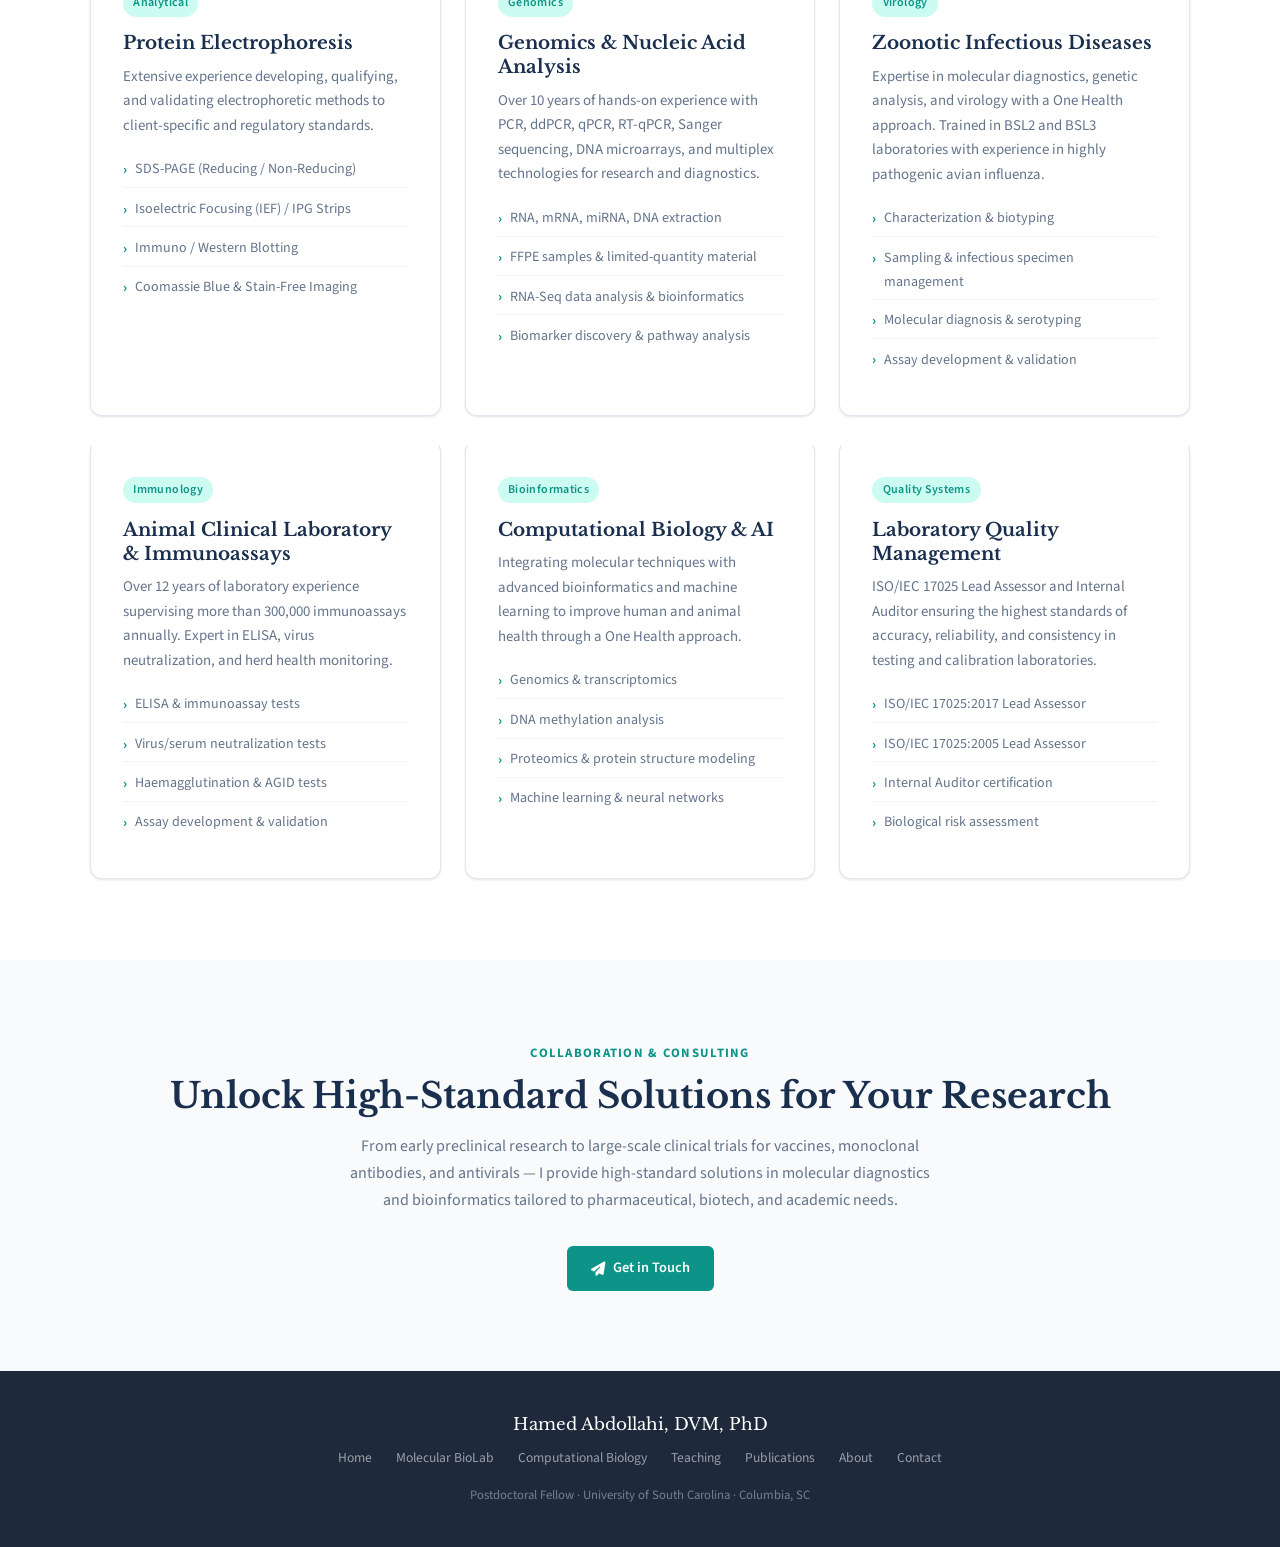
==== commit dbe37f35: "Update index.html" ====
--- a/index.html
+++ b/index.html
@@ -14,7 +14,7 @@
 <nav class="site-nav">
   <div class="nav-inner">
     <a href="index.html" class="nav-brand">
-      <img src="images/logo.png" alt="Hamed Abdollahi" />
+      <img src="/images/logo.png" alt="Hamed Abdollahi" />
       <div>
         <div class="nav-brand-name">Hamed Abdollahi</div>
         <div class="nav-brand-title">DVM, PhD · Postdoctoral Fellow</div>
